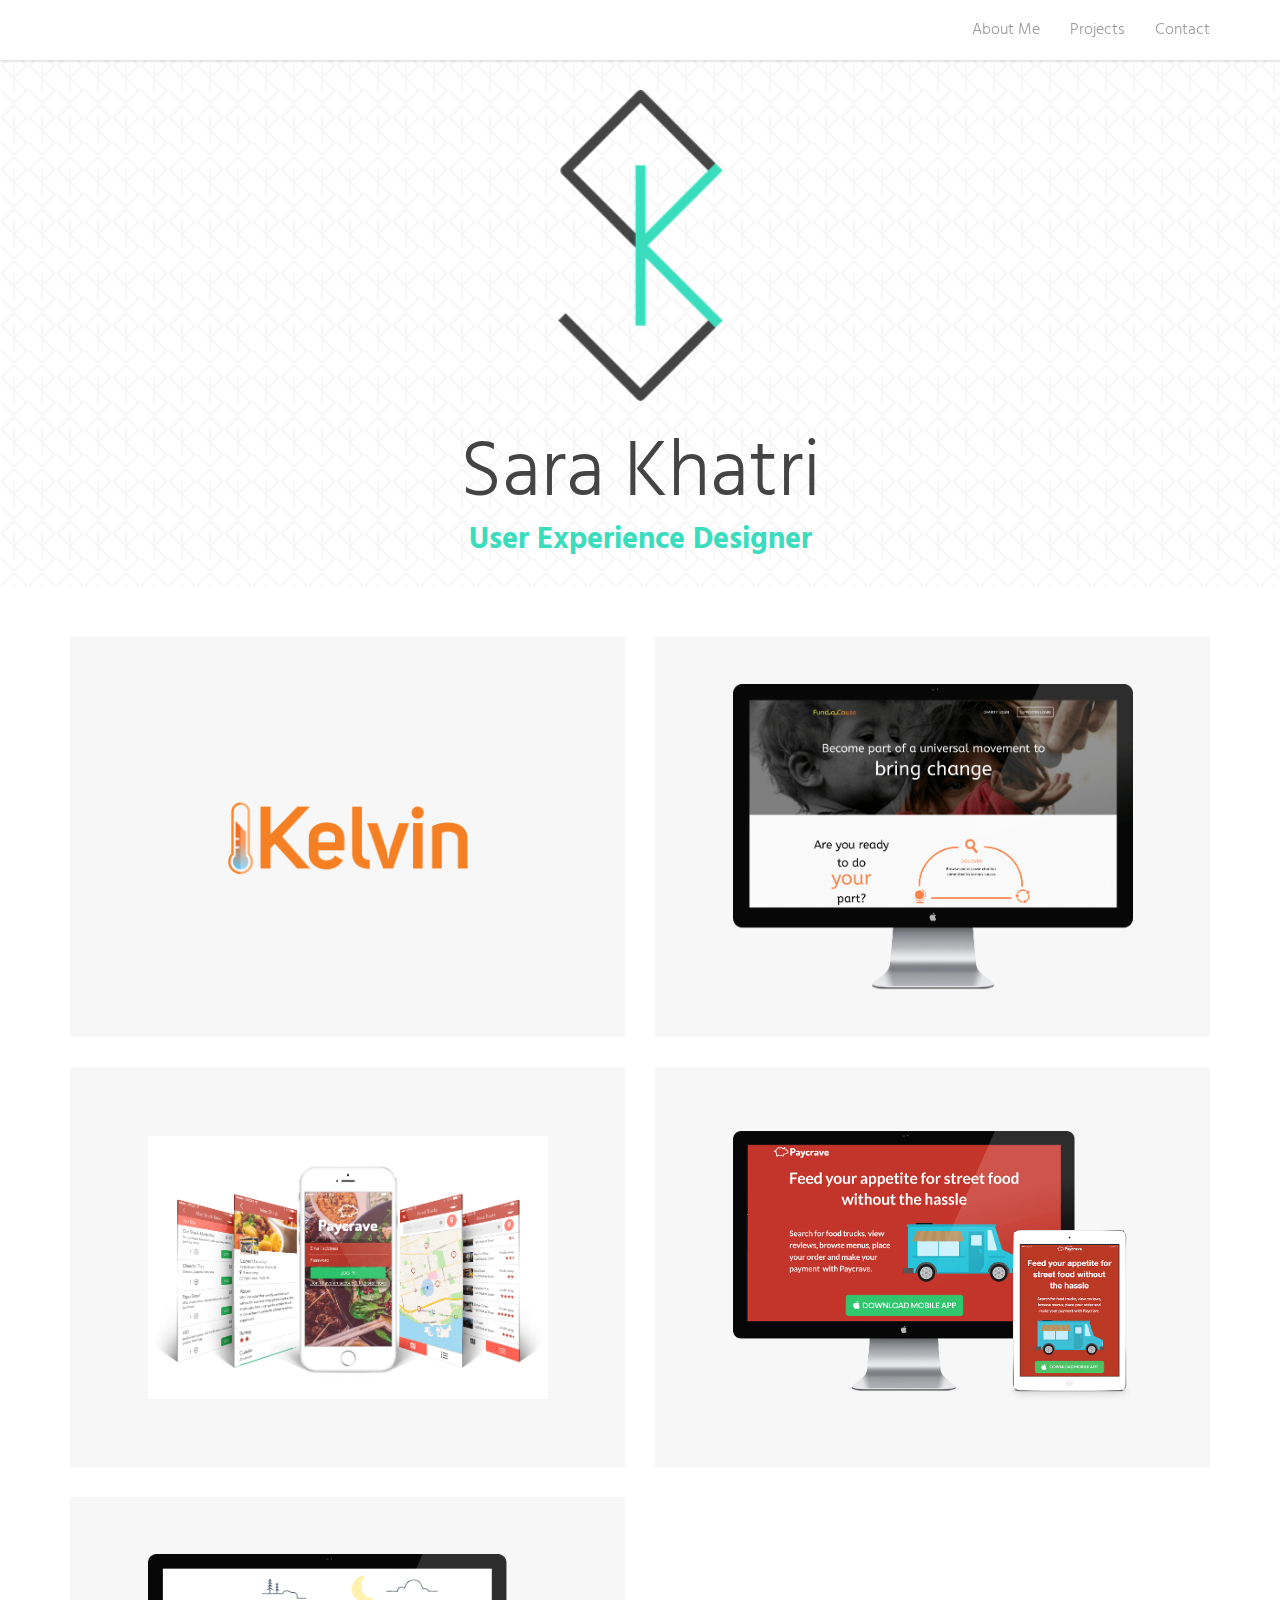
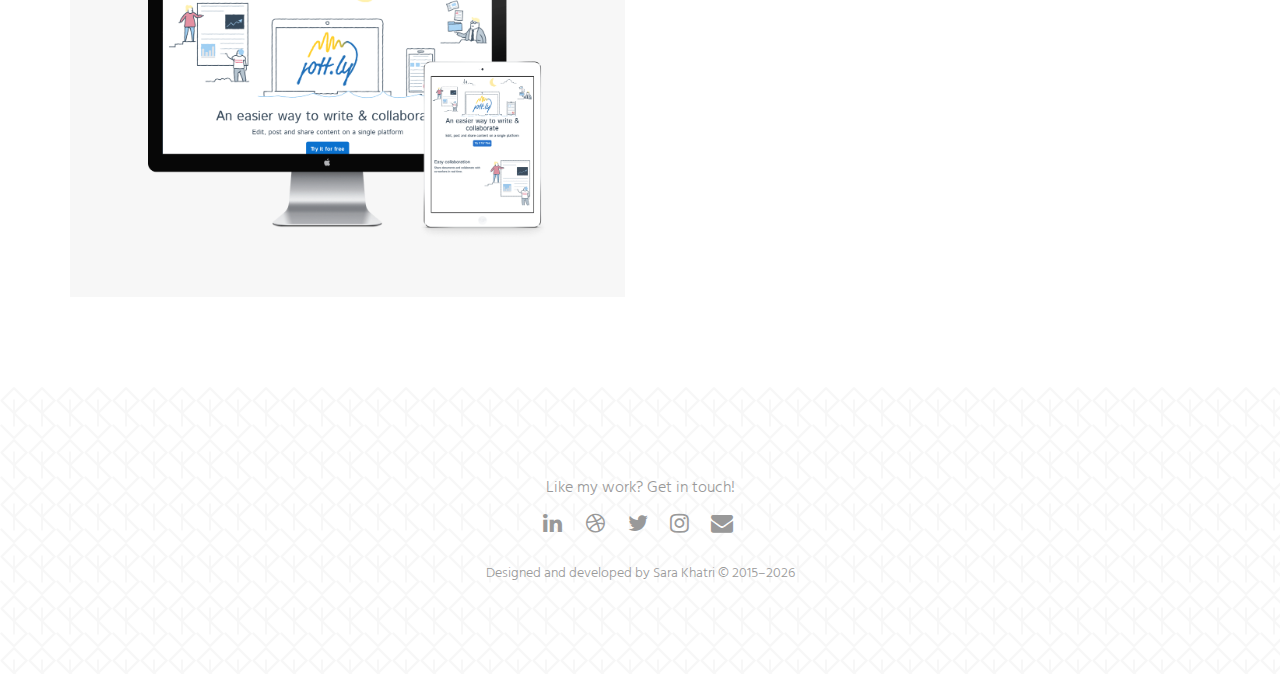
==== index.html @ c683ab8e "Update" ====
<!DOCTYPE html>
<html lang="en">

<head>

    <meta charset="utf-8">
    <meta http-equiv="X-UA-Compatible" content="IE=edge">
    <meta name="viewport" content="width=device-width, initial-scale=1">
    <meta name="description" content="Sara Khatri's Portfolio">
    <meta name="author" content="Sara Khatri">
    <meta name="keywords" content="mobile design project, web design project, web design, mobile design, UX design, UI design, mobile designer portfolio, web designer portfolio, UX designer portfolio, visual design, branding and identity, product design, UX design, UI design">

    <title>Sara Khatri | UX Designer</title>

    <!-- Bootstrap Core CSS - Uses Bootswatch Flatly Theme: http://bootswatch.com/flatly/ -->
    <link href="css/bootstrap.min.css" rel="stylesheet">

    <!-- Custom CSS -->
    <link href="css/styles.css" rel="stylesheet">

    <!-- Portfolio Icon
   –––––––––––––––––––––––––––––––––––––––––––––––––– -->
   <link rel="shortcut icon" type="image/x-icon" href="img/favicon.ico">

    <!-- Custom Fonts -->
    <link href="font-awesome/css/font-awesome.min.css" rel="stylesheet" type="text/css">

    <link href='https://fonts.googleapis.com/css?family=Hind:400,300,500,600,700' rel='stylesheet' type='text/css'>

    <!-- HTML5 Shim and Respond.js IE8 support of HTML5 elements and media queries -->
    <!-- WARNING: Respond.js doesn't work if you view the page via file:// -->
    <!--[if lt IE 9]>
        <script src="https://oss.maxcdn.com/libs/html5shiv/3.7.0/html5shiv.js"></script>
        <script src="https://oss.maxcdn.com/libs/respond.js/1.4.2/respond.min.js"></script>
    <![endif]-->

</head>

<body id="page-top">
    <header>
        <!-- Navigation -->
        <nav class="navbar navbar-default navbar-fixed-top">
            <div class="container">
                <div class="navbar-header">
                    <a class="navbar-brand" id ="nav-logo-animate" href="#"><img class="img-responsive"src="img/Logo.png" alt="logo">
                    </a>
                </div>
           
                <ul class="nav navbar-nav navbar-right">
                    <li class="homepage">
                        <a href="about.html">About Me</a>
                    </li>
                    <li class="homepage">
                        <a href="#projects">Projects</a>
                    </li>
                    <li class="homepage">
                        <a href="#contact">Contact</a>
                    </li>
                </ul>
            </div>
            <!-- /.container -->
        </nav>

        <div class="container">
            <div class="row">
                <div class="col-xs-4 col-xs-offset-4 col-sm-2 col-sm-offset-5">
                    <img class="img-responsive logo-main"src="img/Logo-big.png">
                </div>
            </div>
            <div class="text-center">
                <h1>Sara Khatri</h1>
                <h2 class="main">User Experience Designer</h2>
            </div>
        </div>

    </header>

 <section id="projects">
    <div class="container text-center">
        <div class="row">
            <div class="col-md-6 portfolio-item">
            <a class="project-link" href="kelvin.html">
                    <div class="caption">
                        <div class="caption-content">
                            <h4>Kelvin</h4>
                            <p>Identity Design, UX/UI Design, Design Implementation</p>
                            <button class="read-more">Read More</button>
                        </div>
                    </div>
             <div class="table">
                <div class="table-cell">        
                    <img class="img-responsive center-block" src="img/Kelvin.png" alt="About Office">
                </div>
            </div>
            </a>
            </div>

            <div class="col-md-6 portfolio-item">
                <a class="project-link" href="fund-a-cause.html">
                    <div class="caption">
                        <div class="caption-content">
                            <h4>Fund a Cause</h4>
                            <p>Identity Design, UX/UI Design</p>
                            <button class="read-more">Read More</button>
                        </div>
                    </div>
                <div class="table">
                <div class="table-cell">   
                    <img class="img-responsive center-block project-cover" src="img/FC.png" alt="Fund a Cause">
                </div>
                </div>
            </a>
            </div>
        </div>

        <div class="row">
        <div class="col-md-6 portfolio-item">
            <a class="project-link" href="paycrave.html">
                    <div class="caption">
                        <div class="caption-content">
                            <h4>Paycrave</h4>
                            <p>iOS UX/UI Design</p>
                            <button class="read-more">Read More</button>
                        </div>
                    </div>
            <div class="table">
                <div class="table-cell">        
                    <img class="img-responsive center-block project-cover" src="img/Paycrave.png" alt="Paycrave">
                </div>
            </div>
            </a>
        </div>
        <div class="col-md-6 portfolio-item">
            <a class="project-link" href="paycrave-showcase.html">
                    <div class="caption">
                        <div class="caption-content">
                            <h4>Paycrave Showcase</h4>
                            <p>UX/UI Design, Responsive Website Design & Development</p>
                            <button class="read-more">Read More</button>
                        </div>
                    </div>
            <div class="table">
                <div class="table-cell">
                    <img class="img-responsive center-block project-cover" src="img/PaycraveShowcase-RWD-intro.png" alt="Paycrave Showcase">
                </div>
            </div>
            </a>
        </div>
    </div>

    <div class="row">
        <div class="col-md-6 portfolio-item">
                <a class="project-link" href="jott.ly.html">
                    <div class="caption">
                        <div class="caption-content">
                            <h4>Jott.ly</h4>
                            <p>Identity Design, UX/UI Design, Responsive Website Design & Development</p>
                            <button class="read-more">Read More</button>
                        </div>
                    </div>
                <div class="table">
                <div class="table-cell">
                    <img class="img-responsive center-block project-cover" src="img/Jott.ly.png" alt="Jott.ly">
                </div>
                </div>
                </a> 
            </div>
    </div>
    
    </div>

 </section>

 <section id="contact">
    <div class="container text-center">
        <p class="cta">Like my work? Get in touch!</p>

        <ul class="list-inline">
            <li>
                <a href="https://www.linkedin.com/in/sarakhatri" class="btn-social btn-outline" target="_blank"><i class="fa fa-fw fa-linkedin"></i></a>
            </li>
            <li>
                <a href="https://dribbble.com/sarakhatri" class="btn-social btn-outline" target="_blank"><i class="fa fa-fw fa-dribbble"></i></a>
            </li>
            <li>
                <a href="https://twitter.com/thesarakhatri" class="btn-social btn-outline" target="_blank"><i class="fa fa-fw fa-twitter"></i></a>
            </li>
            <li>
                <a href="https://instagram.com/thesarakhatri" class="btn-social btn-outline" target="_blank"><i class="fa fa-fw fa-instagram"></i></a>
            </li>
            <li>
                <a href="mailto:sara.khatri@outlook.com" class="btn-social btn-outline" target="_blank"><i class="fa fa-fw fa-envelope"></i></a>
            </li>
        </ul>

        <p class="footer">Designed and developed by Sara Khatri &copy; 2015<script>new Date().getFullYear()>2015&&document.write("&ndash;"+new Date().getFullYear());
            </script>
        </p>
    </div>
 </section>

<!-- jQuery (necessary for Bootstrap's JavaScript plugins) -->
    <script src="https://ajax.googleapis.com/ajax/libs/jquery/1.11.3/jquery.min.js">
    </script>

    <!-- Bootstrap Core JavaScript -->
    <script src="js/bootstrap.min.js"></script>

    <!-- Homepage Animation Effect -->
    <script>
     $(document).ready(function() {
        $(window).scroll(function() {
            if ($(this).scrollTop() < 100) {
                $('#nav-logo-animate').css({
                opacity          : 0,
            WebkitTransition : 'opacity 1s ease-in-out',
            MozTransition    : 'opacity 1s ease-in-out',
            MsTransition     : 'opacity 1s ease-in-out',
            OTransition      : 'opacity 1s ease-in-out',
            transition       : 'opacity 1s ease-in-out'
            })
            } 
            else {
                $('#nav-logo-animate').css({
            opacity          : 1,
            })
            }
        });
    });

    $(document).ready(function() {
        $(window).scroll(function() {
            if ($(this).scrollTop() > 100) {
                $('.logo-main').css({
                opacity          : 0,
            WebkitTransition : 'opacity 1s ease-in-out',
            MozTransition    : 'opacity 1s ease-in-out',
            MsTransition     : 'opacity 1s ease-in-out',
            OTransition      : 'opacity 1s ease-in-out',
            transition       : 'opacity 1s ease-in-out'
            })
            } 
            else {
                $('.logo-main').css({
            opacity          : 1,
            })
            }
        });
    });
    </script>

    <!-- Google Analytics -->
    <script>
        (function(i,s,o,g,r,a,m){i['GoogleAnalyticsObject']=r;i[r]=i[r]||function(){
        (i[r].q=i[r].q||[]).push(arguments)},i[r].l=1*new Date();a=s.createElement(o),
        m=s.getElementsByTagName(o)[0];a.async=1;a.src=g;m.parentNode.insertBefore(a,m)
        })(window,document,'script','//www.google-analytics.com/analytics.js','ga');

        ga('create', 'UA-70942438-1', 'auto');
        ga('send', 'pageview');
    </script>

</body>

</html>
---- css/styles.css ----
/******* Global Styles: Mobile First *******/

.navbar-default .navbar-nav>li>a:hover {
  color: #39DCBC;
}

.navbar-default .navbar-nav>li>a {
  color: #999999;
  -webkit-transition: all .5s ease-in-out;
       -moz-transition: all .5s ease-in-out;
         -o-transition: all .5s ease-in-out;
            transition: all .5s ease-in-out;
}

body {
  padding-top: 65px;
}

/* Override Bootstrap float for center alignment */ 
.center-block {
  float: none;
}

/* Fonts */

*, h1, h2, h3, h4, p {
  font-family: Hind;
}

h1 {
  color: #444444;
  margin-top: 35px;
  margin-bottom: 5px;
  font-size: 40px;
  font-weight: 300;
}

h2.main {
  color: #39DCBC; /* #91ECCF too light? */
  font-size: 25px;
  margin-top: 0;
  margin-bottom: 30px;
  font-weight: 700;
}

h2 {
  font-size: 30px;
  margin-top: 35px;
  font-weight: 300;
  color: #444444;

}

h3 {
  font-size: 22px;
  margin-top: 0;
  font-weight: 500;
  color: #39DCBC;
}

h4 {
  font-size: 18px;
  font-weight: 400;
  color: #444444;
}

ol li, .nav>li, p {
  font-family: Hind;
  font-weight: 300; 
  font-size: 16px;
  color: #444444;
}

ol li {
  text-align: left;
  line-height: 2; 
}

p.footer, p.cta {
  color: #999999; 
}

p.footer {
  font-size: 14px;
  margin-bottom: 0;
}

p a {
  color: #39DCBC;
  font-weight: 500;
}

/* Images */
.img-responsive {
  width: 100%;
  max-width: none;
}

/** Contact Section **/
#contact {
  padding-top: 60px;
  padding-bottom: 60px;
  background-image: url("../img/pattern_bg.png");
  background-repeat: repeat;
}

.contact-project {
  margin-top: 24.5px;
}

/* Social Media Icons */
.btn-social {
  display: inline-block;
  text-align: center;
  font-size: 22px;
}    

.btn-outline {
  font-size: 22px;
  color: #999999;
  background: 0 0;
  -webkit-transition: all .5s ease-in-out;
       -moz-transition: all .5s ease-in-out;
         -o-transition: all .5s ease-in-out;
            transition: all .5s ease-in-out;
}

.btn-outline:hover {
  color: #39DCBC;
}

/* Spacing Around Social Media */
#contact ul {
  margin-top: 10px;
  margin-bottom: 22px;
}

/******* Navigation Bars *******/

nav {
  box-shadow: 0px 1px 2px 1px rgba(0,0,0,.1);
}

#nav-logo-animate {
 opacity: 0;
}

/** Homepage Nav **/
.navbar-default, #contact {
  background-color: #ffffff;
}

.navbar-header {
  display: inline-block;
}

.navbar-nav>li.homepage, .navbar-nav {
  float: left;
}

.navbar-nav.navbar-right:last-child {
  margin-right: -15px;
}

.navbar-right {
  float: right;
}

.navbar-brand {
  padding-top: 11.5px;
  padding-bottom: 11.5px;
}

.navbar-default .navbar-nav > li > a {
  color: #999999;
}

/** Project Nav **/
.nav.nav-center {
  display: inline-block;
  left: 0;
  right: 0;
  margin: 0;
  float: none;
}

#project-nav ul {
  display: inline-block;
  margin-top: 0;
}

#project-nav .navbar-nav {
  float: none!important;
}

.nav.nav-center li,.nav.nav-center li  a{
  display:inline;
  float:none;
}

.navbar li i {
  font-size: 20px;
  color: #999999;
  -webkit-transition: all .5s ease-in-out;
       -moz-transition: all .5s ease-in-out;
         -o-transition: all .5s ease-in-out;
            transition: all .5s ease-in-out;
}

.navbar li i:hover {
  color: #39DCBC;
}

.nav>li.next-project>a {
  margin-top: -8px;
  padding: 16px 0px;
}

/* iPhone 5 small project nav */
.nav-center{
  line-height: 2.4;
}

.navbar-inner {
  text-align: center;
  padding: 10px 0; /* remove this .navbar-inner style later */
}


/* Highlight Arrow Background */
/*.nav>li.next-project>a:hover {
  background-color: #39DCBC;
  -webkit-transition: all .5s ease-in-out;
       -moz-transition: all .5s ease-in-out;
         -o-transition: all .5s ease-in-out;
            transition: all .5s ease-in-out;
}*/ 

/******* Homepage *******/

/** Header Section **/
img.logo-main {
  margin-top: 90px;
}

header {
  background-image: url("../img/pattern_bg.png");
  background-repeat: repeat;
  margin-top: -60px;
}

/** Projects Section **/

/* spacing around section */
#projects {
  padding-top: 40px;
  padding-bottom: 30px;
}

/* Project Box */
.portfolio-item {
  right: 0;
  margin-bottom: 30px;
}

/* make whole box a link, don't exceed orignal image size. (Removed as of 2016 redesign.) */
.project-link {
  display: block;
  position: relative;
  margin: 0 auto;
  /*max-width: 485px;*/
  background-color: #F7F7F7;
  height: 400px; 
}

img.project-cover {
  max-width: 400px;
}

.table {
  width: 100%;
  height: 100%;
  display: table;
}

.table-cell {
  width: 100%;
  height: 100%;
  display: table-cell;
  vertical-align: middle;
}

/* Project Hover Elements */
.caption {
  display: table;
  position: absolute;
  width: 100%;
  height: 100%;
  opacity: 1;
  background: rgba(68,68,68,.9);
  -webkit-transition: all .5s ease-in-out;
       -moz-transition: all .5s ease-in-out;
         -o-transition: all .5s ease-in-out;
            transition: all .5s ease-in-out;
}

.caption-content {
    display: table-cell;
    height: 100%;
    width: 100%;
    vertical-align: middle;
    /*margin-top: -12px;*/
    text-align: center;
}

.caption-content h4 {
  color: #fff;
  font-weight: 300;
  font-size: 30px;
}

.caption-content p {
  color: #39DCBC;
  font-weight: 500;
}

/* Button */
button {
  border: 3px solid #39DCBC;
  padding: 5px 10px;
  border-radius: 4px;
  background-color: #FFFFFF;
  font-size: 18px;
  color: #39DCBC;
  font-weight: 400;
  -webkit-transition: all .5s ease-in-out;
     -moz-transition: all .5s ease-in-out;
       -o-transition: all .5s ease-in-out;
          transition: all .5s ease-in-out;
}

button:hover {
  color: #FFFFFF;
  background-color: #39DCBC;
}

button.read-more {
  border: 1px solid #FFFFFF;
  background-color: transparent;
  color: #FFFFFF;
  font-weight: 300;
  font-size: 16px;
}

button.read-more:hover {
  background-color: #FFFFFF;
  color: #39DCBC;
}

/******* About Page *******/

.portrait {
  margin-top: 90px;
  margin-bottom: 30px;
}

h2.about {
  color: #39DCBC;
  font-weight: 500;
  text-align: left;
}

p.about {
  margin-top: 20px;
}

.list-item {
  font-weight: 700;
}

/******* Project Pages *******/

p.about, p.case-study {
  text-align: left;
  line-height: 2;
}

h4.case-study {
  margin-top: 30px;
  margin-bottom: 15px;
  text-align: left;
}

img.project-intro {
  margin-top: 15px;
  margin-bottom: 10px;
}

img.project-work {
  margin-bottom: 10.5px;
}

img.bg {
  background: #F7F7F7;
  padding: 20px 20px;
}

img.border {
  border: 1px solid #CCCCCC;
}

@media (min-width: 480px) {

/* Remove iPhone 5 small project nav styles*/
.nav>li.next-project>a {
  margin-top: 0px;
  padding: 15px 14px;
}

.nav-center{
  line-height: 4;
}

.navbar-inner {
  padding: 0 0; 
}

.navbar li i {
  font-size: 30px;
}

}

@media (min-width: 768px) {

body {
  padding-top: 60px;
} 

img.project-intro {
  margin-top: 20px;
}

img.project-work {
  margin-top: 10px;
  margin-bottom: 20.5px;
}

img.bg {
  padding: 20px 50px;
}

h1 {
  font-size: 80px;
  margin-top: 20px;
}

h2.main {
  font-size: 30px;
}

.nav>li.next-project>a {
  padding: 16px 12px;
}

}

@media (min-width: 992px) {

.caption {
  opacity: 0;
}

.caption:hover {
  opacity: 1;
}

#contact {
  padding-top: 90px;
  padding-bottom: 90px;
}

#projects {
  padding-top: 50px;
  padding-bottom: 60px;
}

h1 {
  margin-top: 100px;
}

}

@media (min-width: 1200px) {

h1 {
  margin-top: 30px;
}

h2 {
  font-size: 45px;
  margin-top: 60px;
}

h3 {
  font-size: 28px;
}

h4 {
  font-size: 22px;
}

button {
  font-size: 22px;
}

.contact-project {
  margin-top: 60.5px;
}

#design-process {
  margin: 30px 0;
}

}
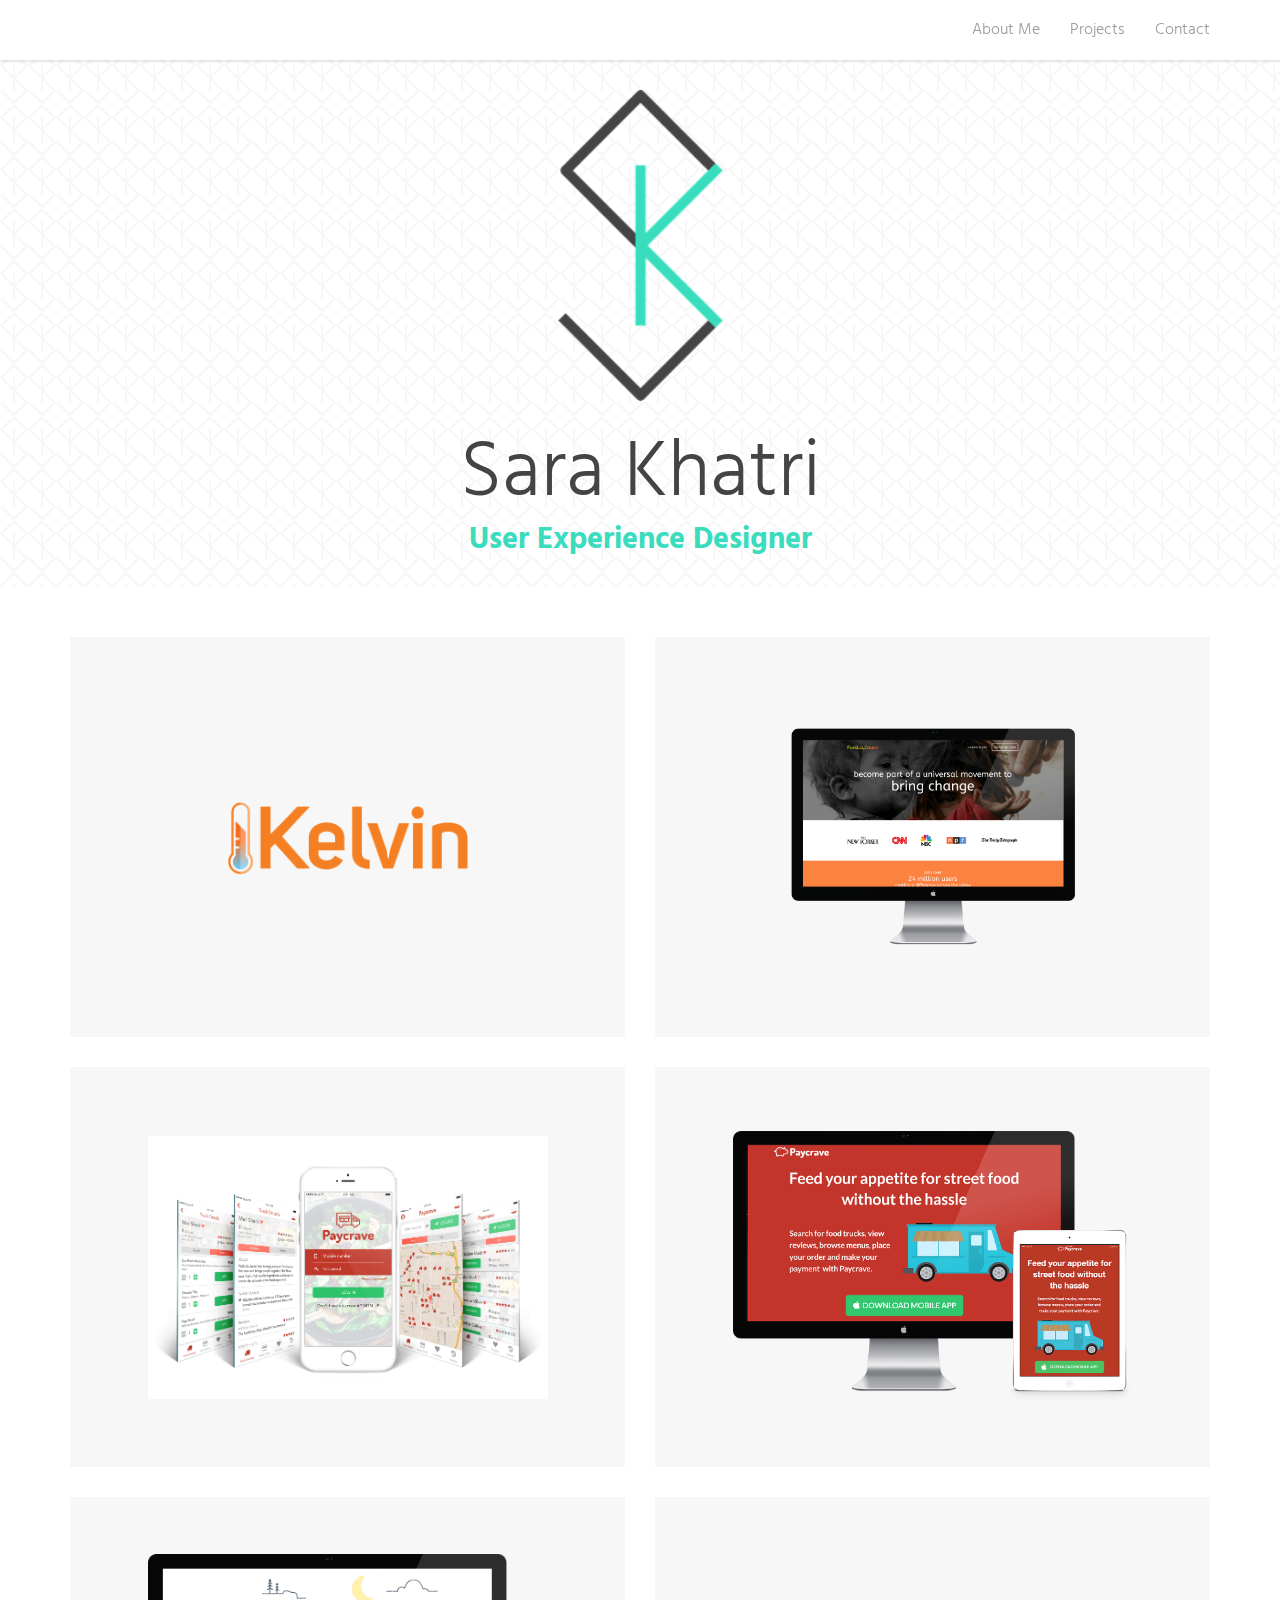
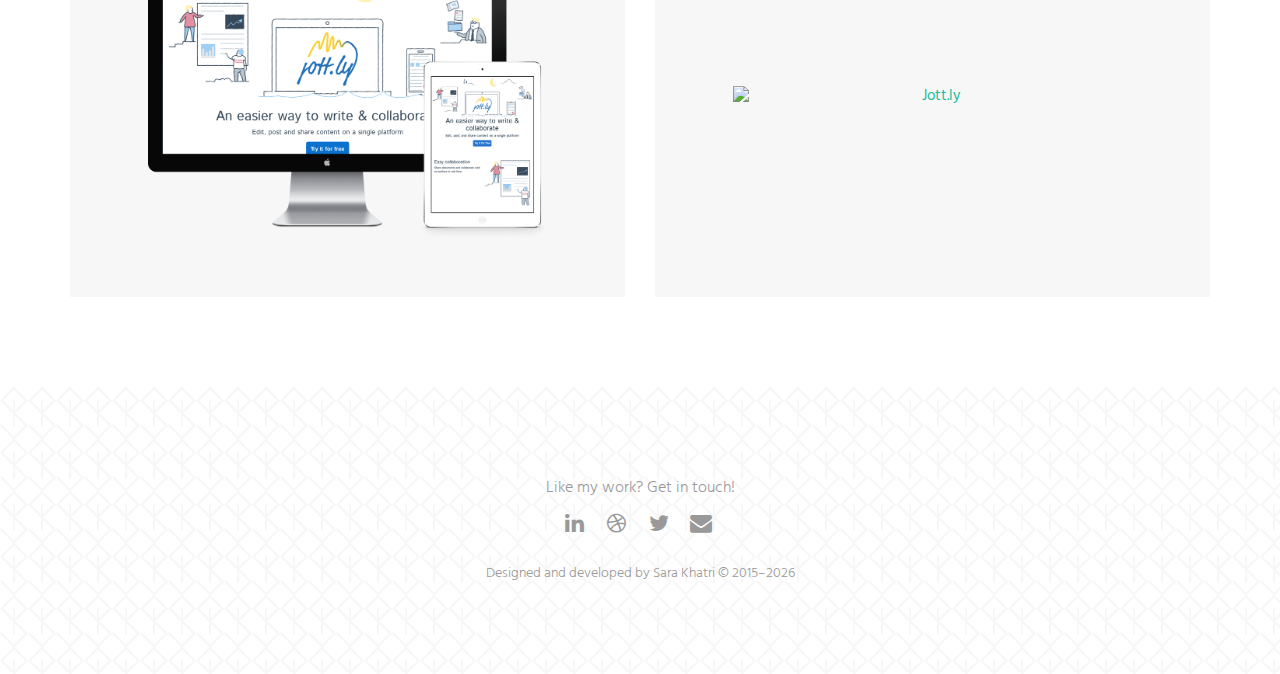
==== commit 22ec652c: "contact update" ====
--- a/index.html
+++ b/index.html
@@ -165,6 +165,22 @@
                 </div>
                 </a> 
             </div>
+            <div class="col-md-6 portfolio-item">
+                <a class="project-link" href="resizer.html">
+                    <div class="caption">
+                        <div class="caption-content">
+                            <h4>Dribbble Resizer</h4>
+                            <p>UX/UI Design</p>
+                            <button class="read-more">Read More</button>
+                        </div>
+                    </div>
+                <div class="table">
+                <div class="table-cell">
+                    <img class="img-responsive center-block project-cover" src="img/Resizer-Intro.png" alt="Jott.ly">
+                </div>
+                </div>
+                </a> 
+            </div>
     </div>
     
     </div>
@@ -184,9 +200,6 @@
             </li>
             <li>
                 <a href="https://twitter.com/thesarakhatri" class="btn-social btn-outline" target="_blank"><i class="fa fa-fw fa-twitter"></i></a>
-            </li>
-            <li>
-                <a href="https://instagram.com/thesarakhatri" class="btn-social btn-outline" target="_blank"><i class="fa fa-fw fa-instagram"></i></a>
             </li>
             <li>
                 <a href="mailto:sara.khatri@outlook.com" class="btn-social btn-outline" target="_blank"><i class="fa fa-fw fa-envelope"></i></a>
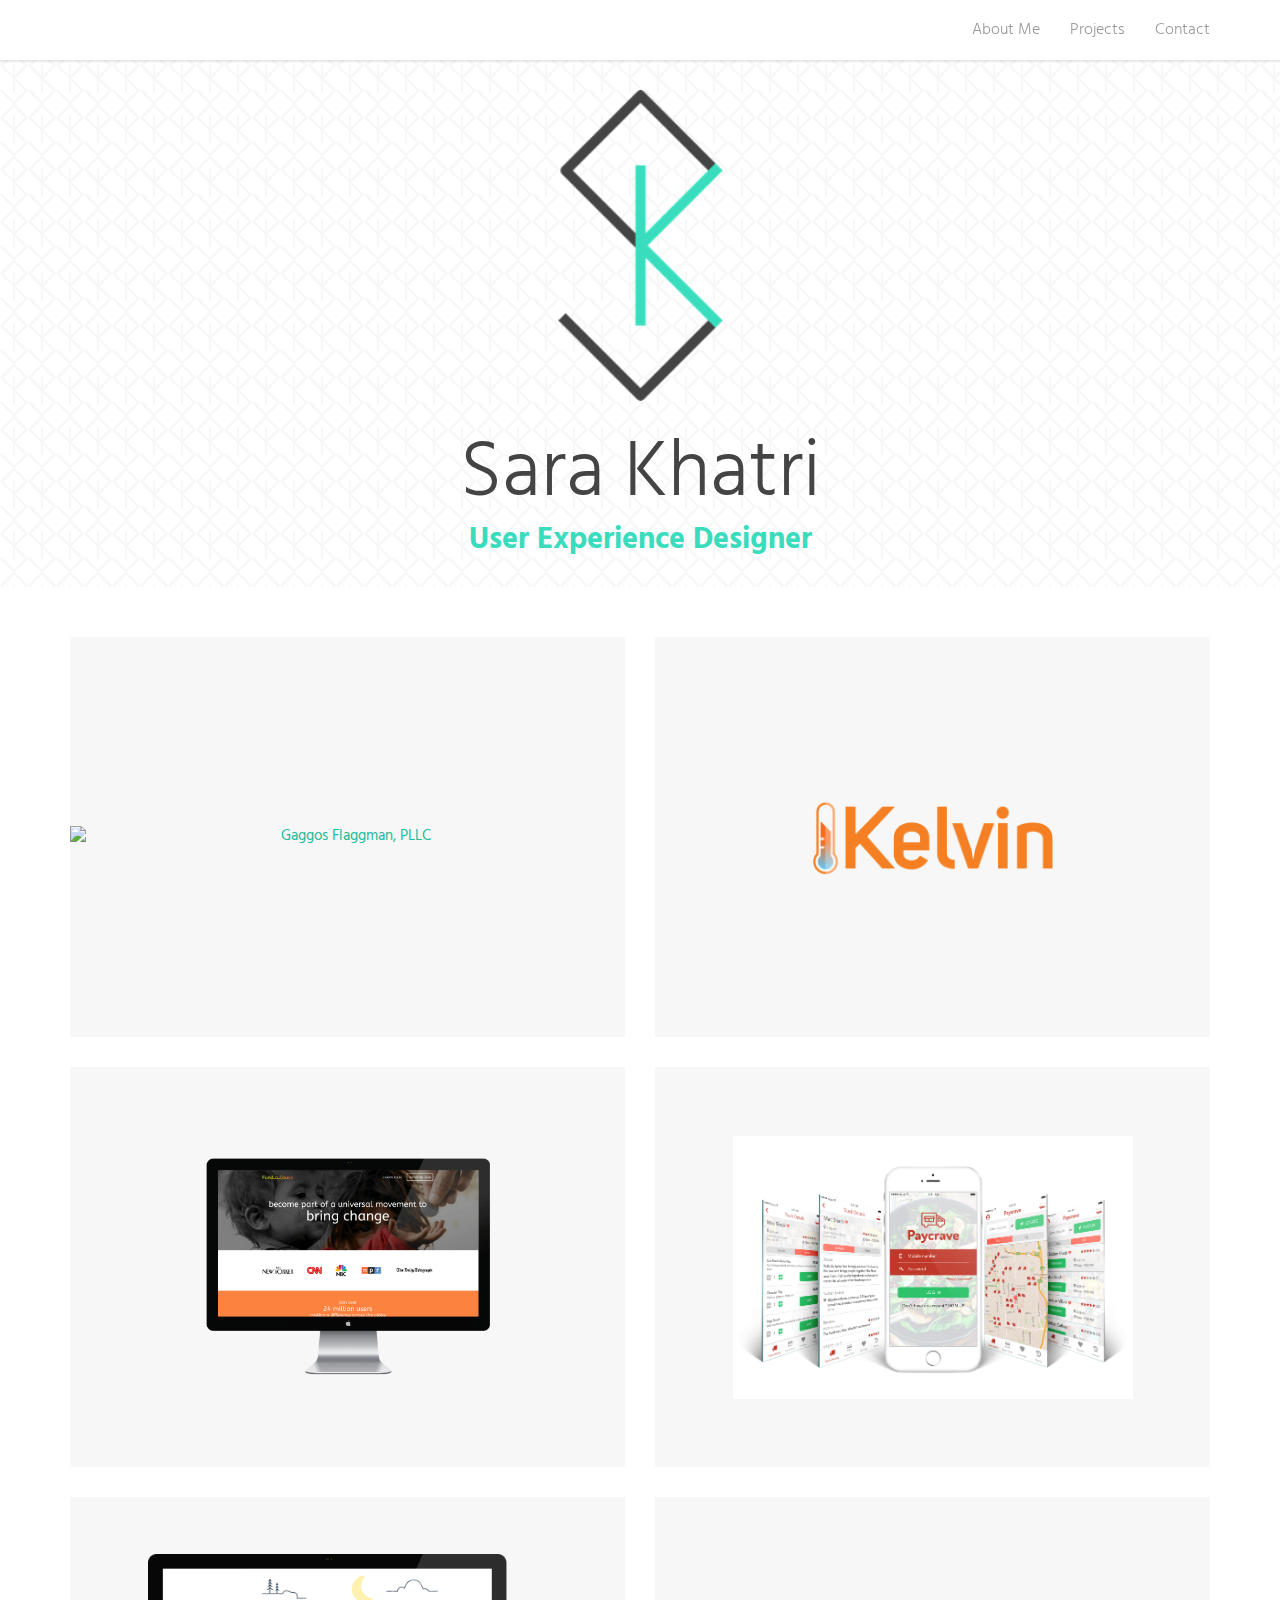
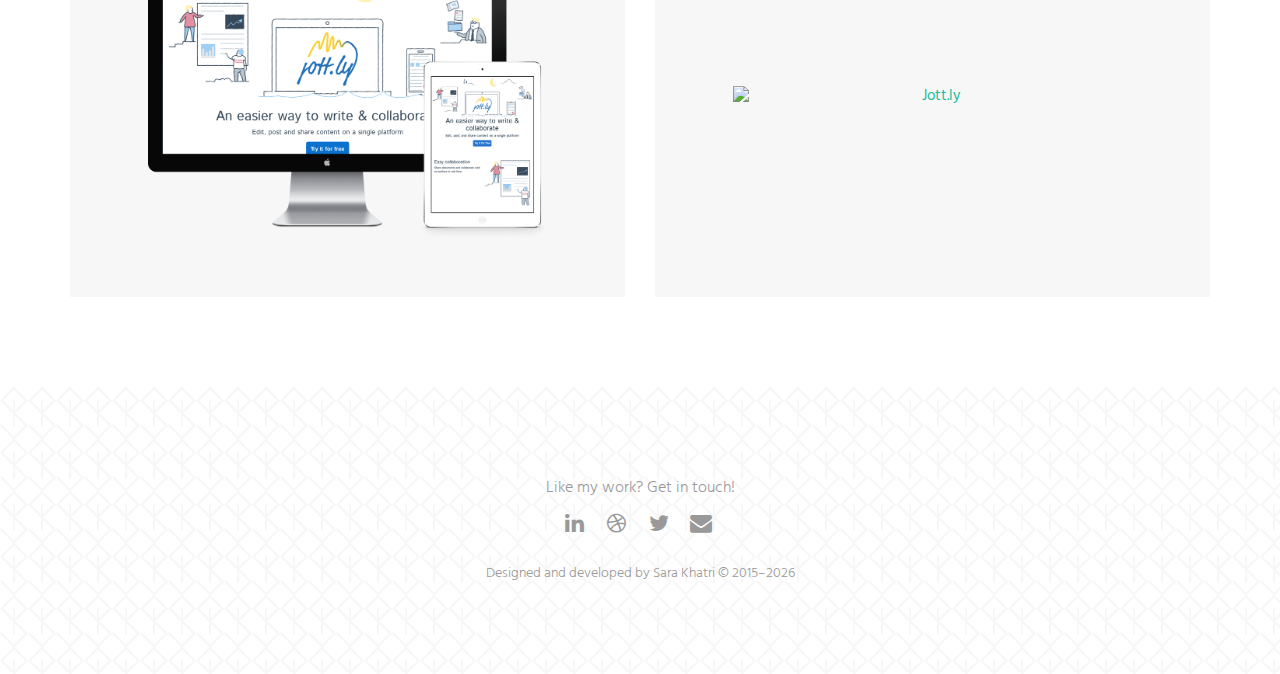
==== commit c16e6d37: "file name correction" ====
--- a/index.html
+++ b/index.html
@@ -79,6 +79,23 @@
     <div class="container text-center">
         <div class="row">
             <div class="col-md-6 portfolio-item">
+            <a class="project-link" href="GLF.html">
+                    <div class="caption">
+                        <div class="caption-content">
+                            <h4>Gaggos Law Firm</h4>
+                            <p>Website Redesign</p>
+                            <button class="read-more">Read More</button>
+                        </div>
+                    </div>
+             <div class="table">
+                <div class="table-cell">        
+                    <img class="img-responsive center-block" src="img/GLF-Intro.png" alt="Gaggos Flaggman, PLLC">
+                </div>
+            </div>
+            </a>
+            </div>
+
+            <div class="col-md-6 portfolio-item">
             <a class="project-link" href="kelvin.html">
                     <div class="caption">
                         <div class="caption-content">
@@ -95,7 +112,10 @@
             </a>
             </div>
 
-            <div class="col-md-6 portfolio-item">
+        </div>
+
+        <div class="row">
+        <div class="col-md-6 portfolio-item">
                 <a class="project-link" href="fund-a-cause.html">
                     <div class="caption">
                         <div class="caption-content">
@@ -111,15 +131,13 @@
                 </div>
             </a>
             </div>
-        </div>
-
-        <div class="row">
+            
         <div class="col-md-6 portfolio-item">
             <a class="project-link" href="paycrave.html">
                     <div class="caption">
                         <div class="caption-content">
                             <h4>Paycrave</h4>
-                            <p>iOS UX/UI Design</p>
+                            <p>iOS UX/UI Design, Responsive Website Design & development</p>
                             <button class="read-more">Read More</button>
                         </div>
                     </div>
@@ -130,22 +148,7 @@
             </div>
             </a>
         </div>
-        <div class="col-md-6 portfolio-item">
-            <a class="project-link" href="paycrave-showcase.html">
-                    <div class="caption">
-                        <div class="caption-content">
-                            <h4>Paycrave Showcase</h4>
-                            <p>UX/UI Design, Responsive Website Design & Development</p>
-                            <button class="read-more">Read More</button>
-                        </div>
-                    </div>
-            <div class="table">
-                <div class="table-cell">
-                    <img class="img-responsive center-block project-cover" src="img/PaycraveShowcase-RWD-intro.png" alt="Paycrave Showcase">
-                </div>
-            </div>
-            </a>
-        </div>
+       
     </div>
 
     <div class="row">
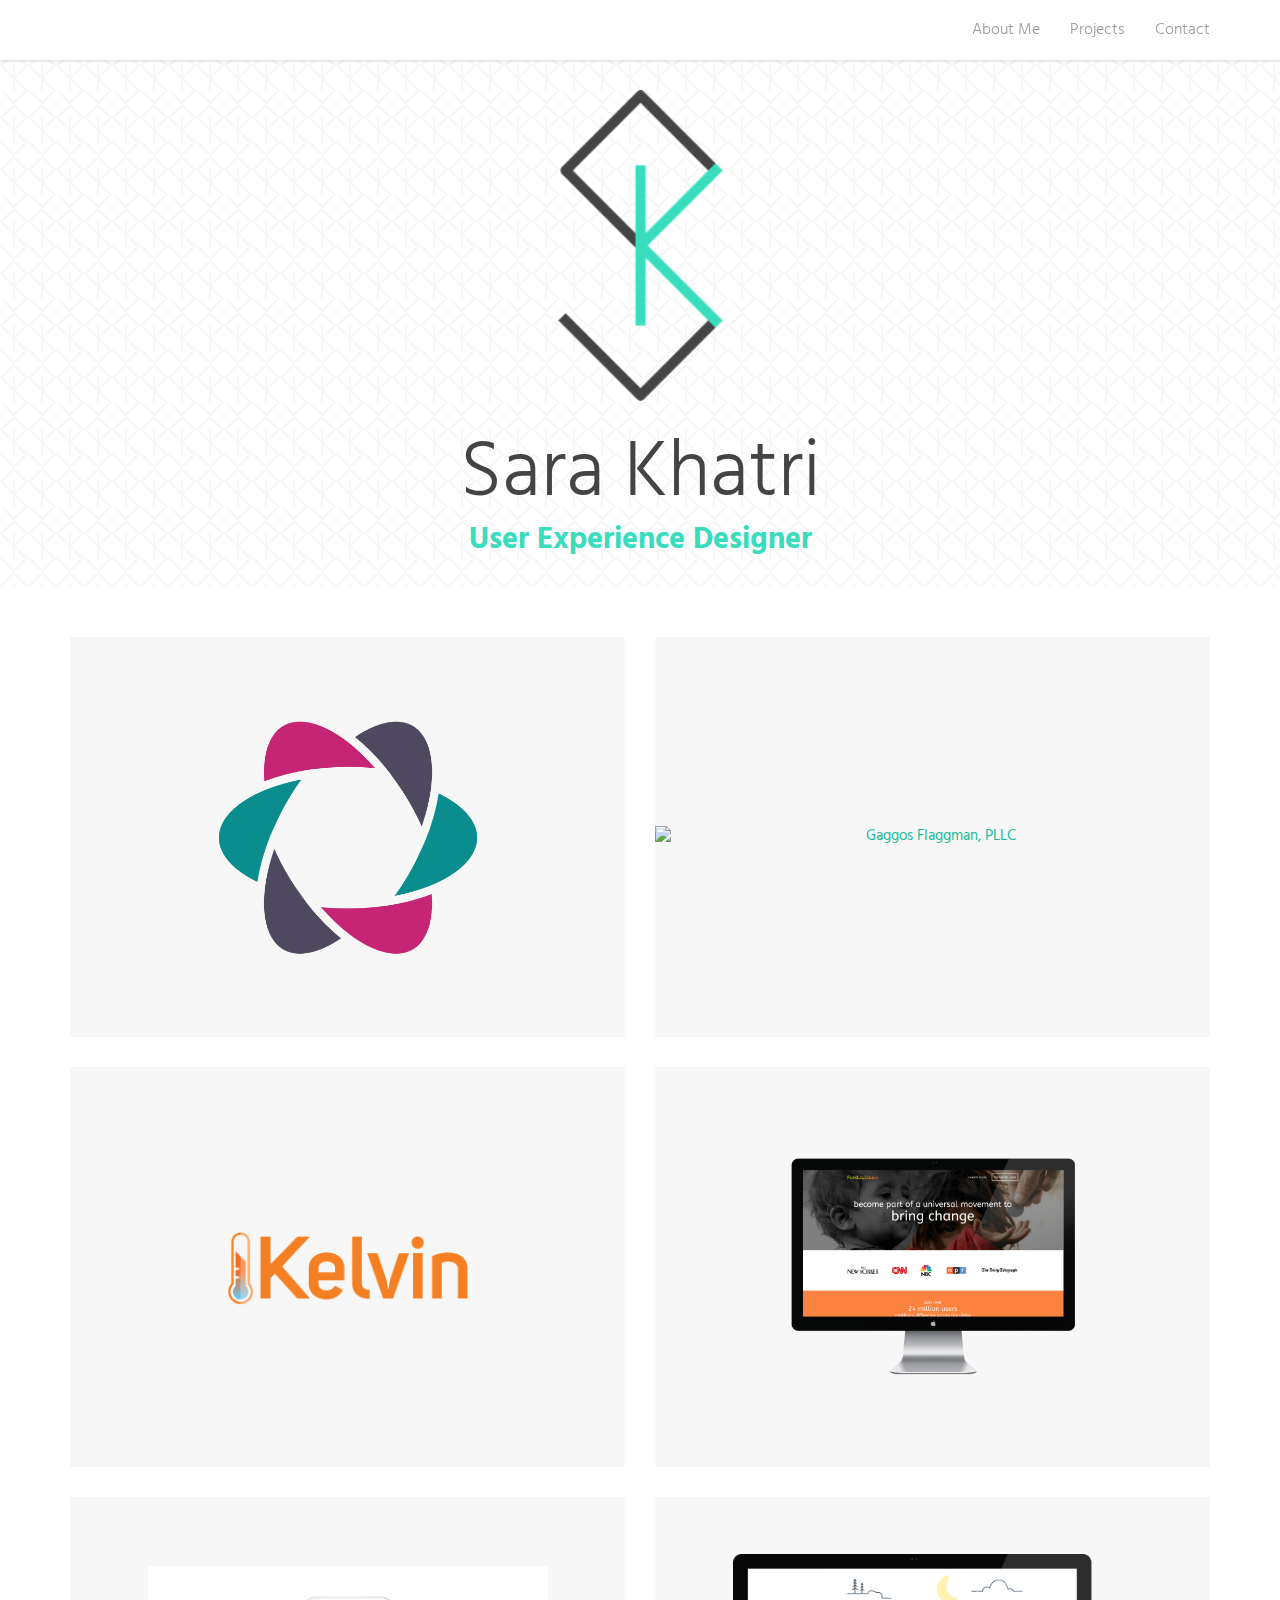
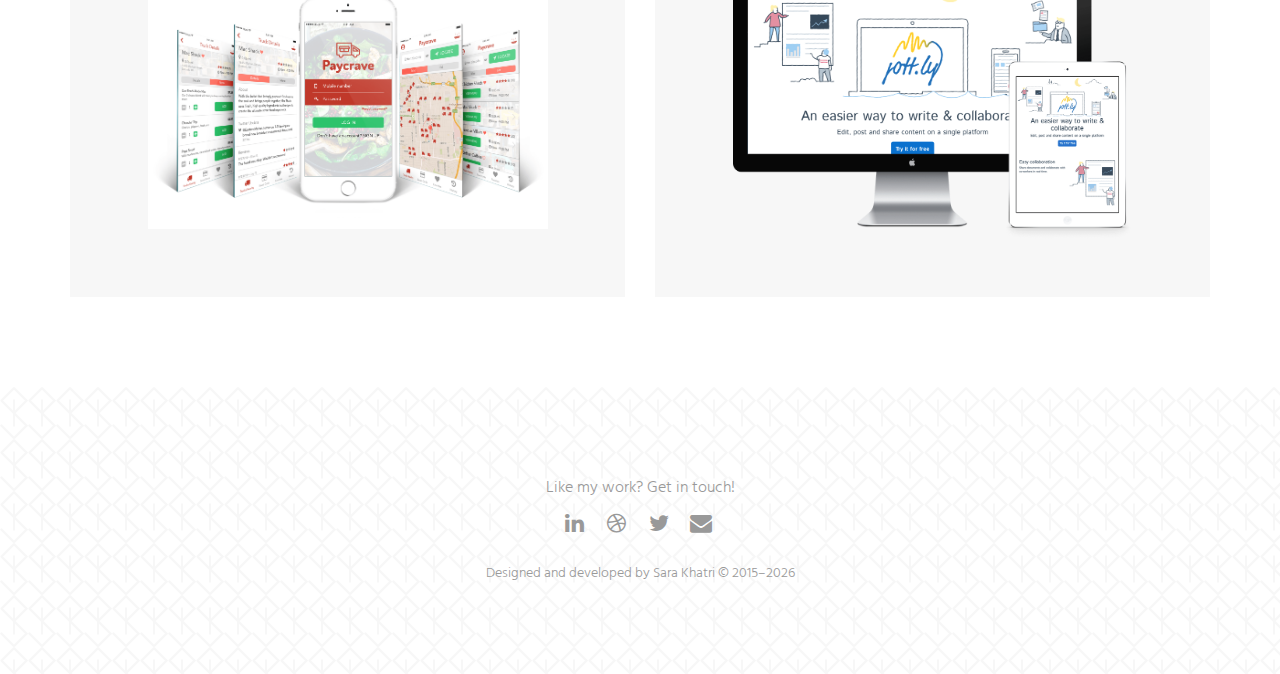
==== commit 01c602a8: "new project" ====
--- a/index.html
+++ b/index.html
@@ -79,7 +79,24 @@
     <div class="container text-center">
         <div class="row">
             <div class="col-md-6 portfolio-item">
-            <a class="project-link" href="GLF.html">
+                <a class="project-link" href="parabol.html">
+                    <div class="caption">
+                        <div class="caption-content">
+                            <h4>Parabol</h4>
+                            <p>Product (UX/UI) Design, User Research, User Testing</p>
+                            <button class="read-more">Read More</button>
+                        </div>
+                    </div>
+             <div class="table">
+                <div class="table-cell">        
+                    <img class="img-responsive center-block project-cover" src="img/parabol.png" alt="Parabol">
+                </div>
+            </div>
+            </a>
+            </div>
+
+            <div class="col-md-6 portfolio-item">
+                <a class="project-link" href="GLF.html">
                     <div class="caption">
                         <div class="caption-content">
                             <h4>Gaggos Law Firm</h4>
@@ -95,8 +112,11 @@
             </a>
             </div>
 
-            <div class="col-md-6 portfolio-item">
-            <a class="project-link" href="kelvin.html">
+        </div>
+
+        <div class="row">
+        <div class="col-md-6 portfolio-item">
+                <a class="project-link" href="kelvin.html">
                     <div class="caption">
                         <div class="caption-content">
                             <h4>Kelvin</h4>
@@ -111,12 +131,9 @@
             </div>
             </a>
             </div>
-
-        </div>
-
-        <div class="row">
-        <div class="col-md-6 portfolio-item">
-                <a class="project-link" href="fund-a-cause.html">
+            
+        <div class="col-md-6 portfolio-item">
+            <a class="project-link" href="fund-a-cause.html">
                     <div class="caption">
                         <div class="caption-content">
                             <h4>Fund a Cause</h4>
@@ -130,14 +147,17 @@
                 </div>
                 </div>
             </a>
-            </div>
-            
-        <div class="col-md-6 portfolio-item">
-            <a class="project-link" href="paycrave.html">
+        </div>
+       
+    </div>
+
+    <div class="row">
+        <div class="col-md-6 portfolio-item">
+           <a class="project-link" href="paycrave.html">
                     <div class="caption">
                         <div class="caption-content">
                             <h4>Paycrave</h4>
-                            <p>iOS UX/UI Design, Responsive Website Design & development</p>
+                            <p>iOS UX/UI Design, Responsive Website Design & Development</p>
                             <button class="read-more">Read More</button>
                         </div>
                     </div>
@@ -146,44 +166,24 @@
                     <img class="img-responsive center-block project-cover" src="img/Paycrave.png" alt="Paycrave">
                 </div>
             </div>
-            </a>
-        </div>
-       
-    </div>
-
-    <div class="row">
-        <div class="col-md-6 portfolio-item">
-                <a class="project-link" href="jott.ly.html">
-                    <div class="caption">
-                        <div class="caption-content">
-                            <h4>Jott.ly</h4>
-                            <p>Identity Design, UX/UI Design, Responsive Website Design & Development</p>
-                            <button class="read-more">Read More</button>
-                        </div>
-                    </div>
-                <div class="table">
-                <div class="table-cell">
-                    <img class="img-responsive center-block project-cover" src="img/Jott.ly.png" alt="Jott.ly">
-                </div>
-                </div>
-                </a> 
-            </div>
-            <div class="col-md-6 portfolio-item">
-                <a class="project-link" href="resizer.html">
-                    <div class="caption">
-                        <div class="caption-content">
-                            <h4>Dribbble Resizer</h4>
-                            <p>UX/UI Design</p>
-                            <button class="read-more">Read More</button>
-                        </div>
-                    </div>
-                <div class="table">
-                <div class="table-cell">
-                    <img class="img-responsive center-block project-cover" src="img/Resizer-Intro.png" alt="Jott.ly">
-                </div>
-                </div>
-                </a> 
-            </div>
+            </a>      
+        </div>
+        <div class="col-md-6 portfolio-item">
+            <a class="project-link" href="jott.ly.html">
+                <div class="caption">
+                    <div class="caption-content">
+                        <h4>Jott.ly</h4>
+                        <p>Identity Design, UX/UI Design, Responsive Website Design & Development</p>
+                        <button class="read-more">Read More</button>
+                    </div>
+                </div>
+            <div class="table">
+            <div class="table-cell">
+                <img class="img-responsive center-block project-cover" src="img/Jott.ly.png" alt="Jott.ly">
+            </div>
+            </div>
+            </a>
+        </div>
     </div>
     
     </div>
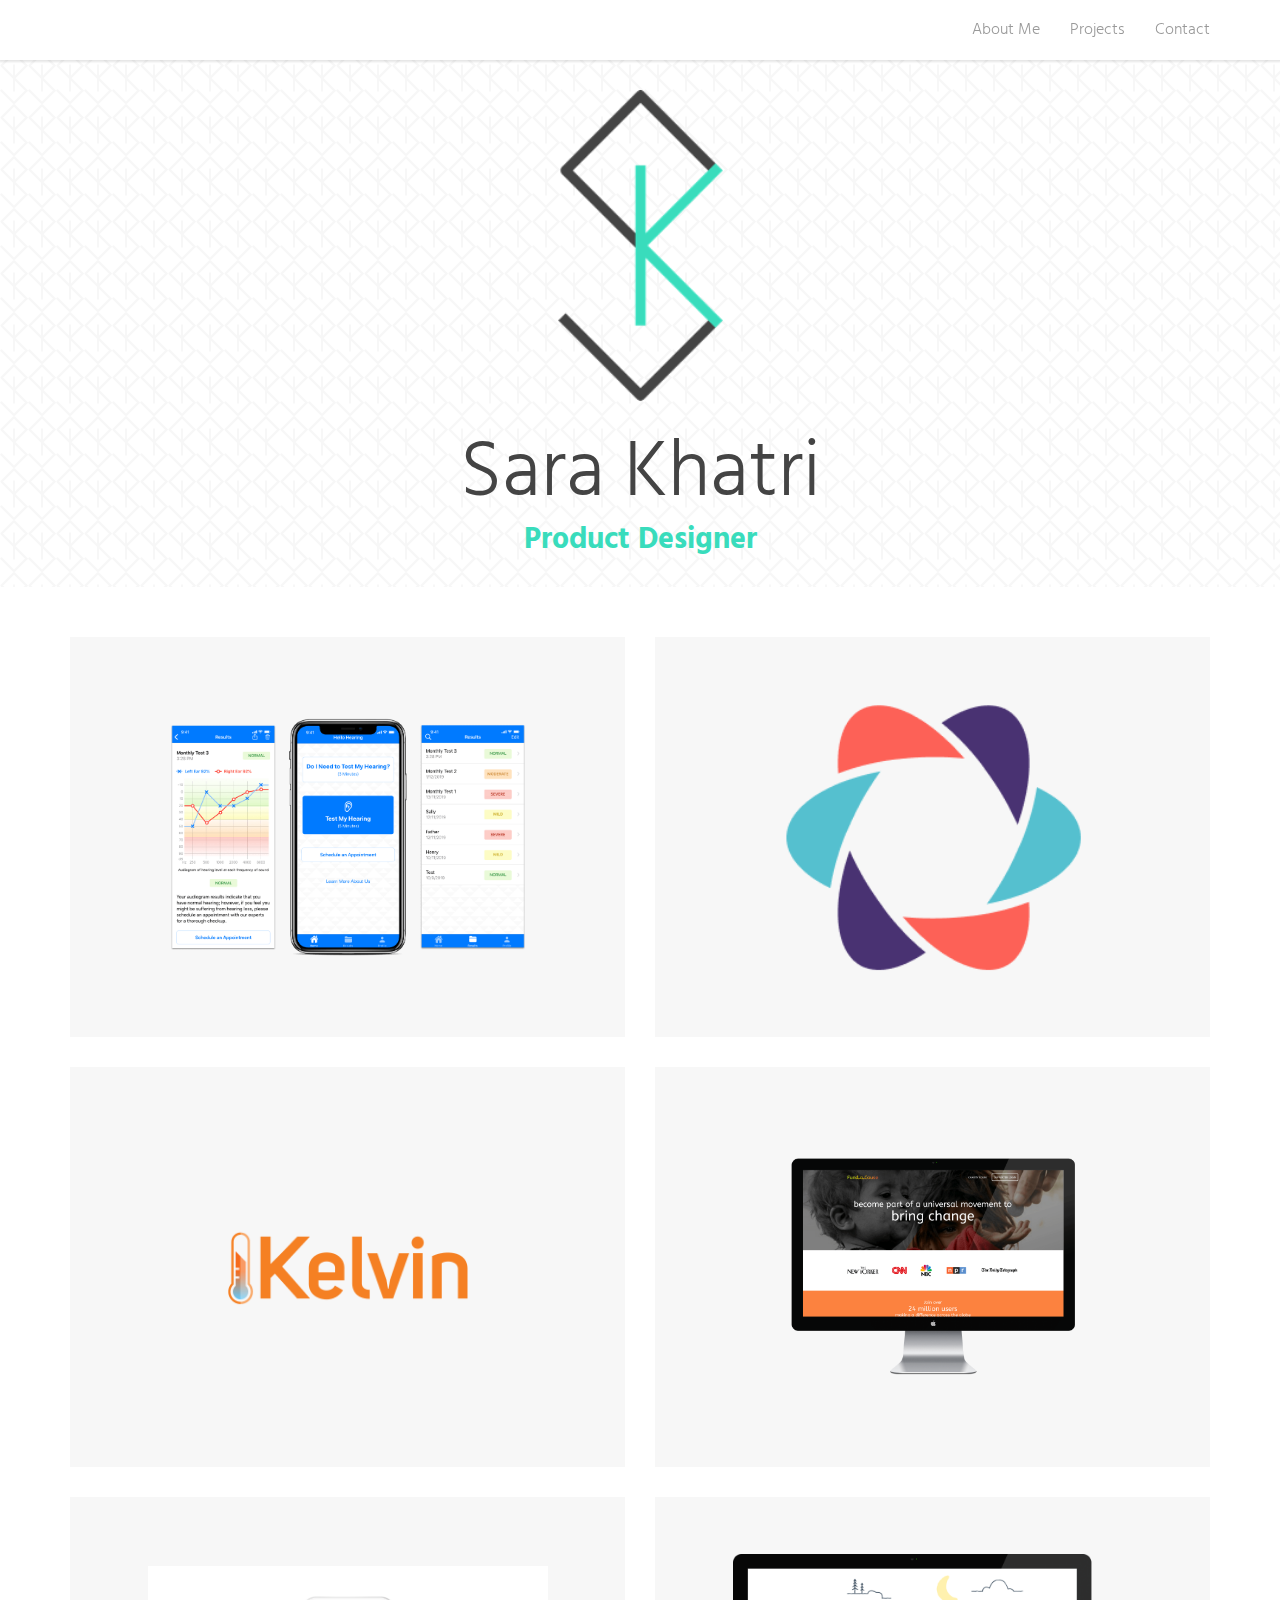
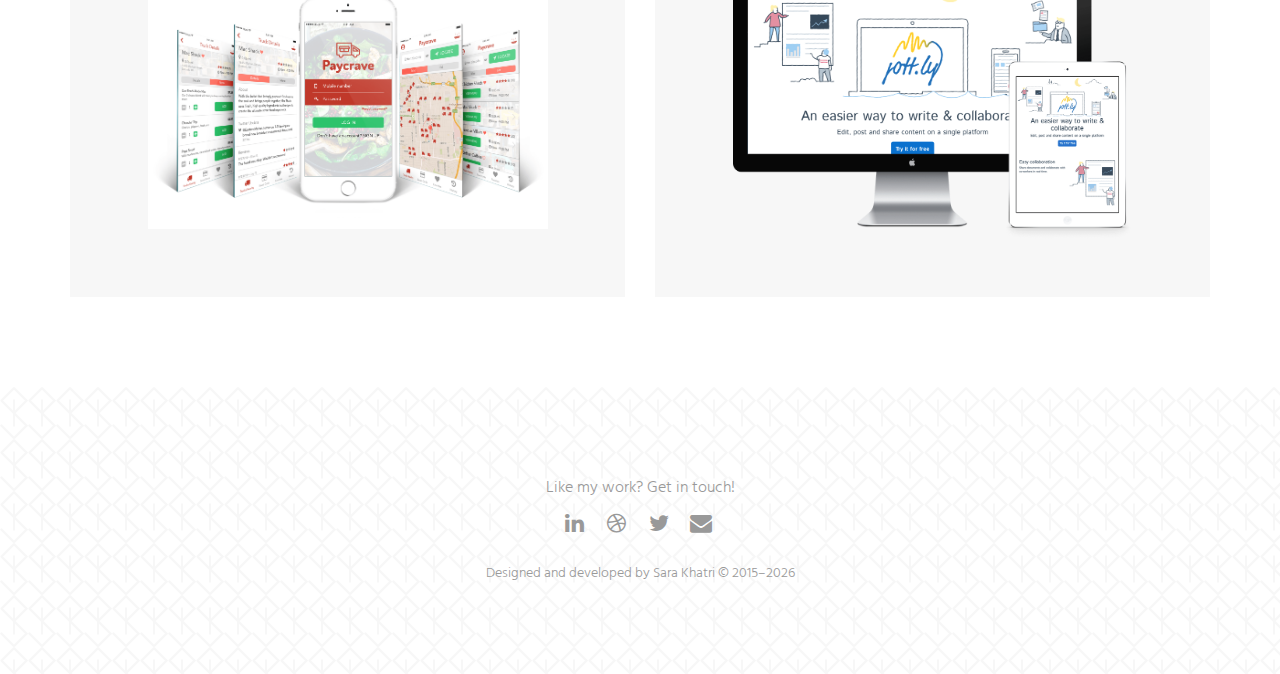
==== commit 3f7b998d: "Update" ====
--- a/index.html
+++ b/index.html
@@ -69,7 +69,7 @@
             </div>
             <div class="text-center">
                 <h1>Sara Khatri</h1>
-                <h2 class="main">User Experience Designer</h2>
+                <h2 class="main">Product Designer</h2>
             </div>
         </div>
 
@@ -79,6 +79,23 @@
     <div class="container text-center">
         <div class="row">
             <div class="col-md-6 portfolio-item">
+                <a class="project-link" href="HelloHearing.html">
+                    <div class="caption">
+                        <div class="caption-content">
+                            <h4>Hello Hearing</h4>
+                            <p>iOS & Android Product Design (Research, UX/UI Design)</p>
+                            <button class="read-more">Read More</button>
+                        </div>
+                    </div>
+             <div class="table">
+                <div class="table-cell">        
+                    <img class="img-responsive center-block project-cover" src="img/HH-PC.png" alt="Hello Hearing">
+                </div>
+            </div>
+            </a>
+            </div>
+
+            <div class="col-md-6 portfolio-item">
                 <a class="project-link" href="parabol.html">
                     <div class="caption">
                         <div class="caption-content">
@@ -95,22 +112,6 @@
             </a>
             </div>
 
-            <div class="col-md-6 portfolio-item">
-                <a class="project-link" href="GLF.html">
-                    <div class="caption">
-                        <div class="caption-content">
-                            <h4>Gaggos Law Firm</h4>
-                            <p>Website Redesign</p>
-                            <button class="read-more">Read More</button>
-                        </div>
-                    </div>
-             <div class="table">
-                <div class="table-cell">        
-                    <img class="img-responsive center-block" src="img/GLF-Intro.png" alt="Gaggos Flaggman, PLLC">
-                </div>
-            </div>
-            </a>
-            </div>
 
         </div>
 
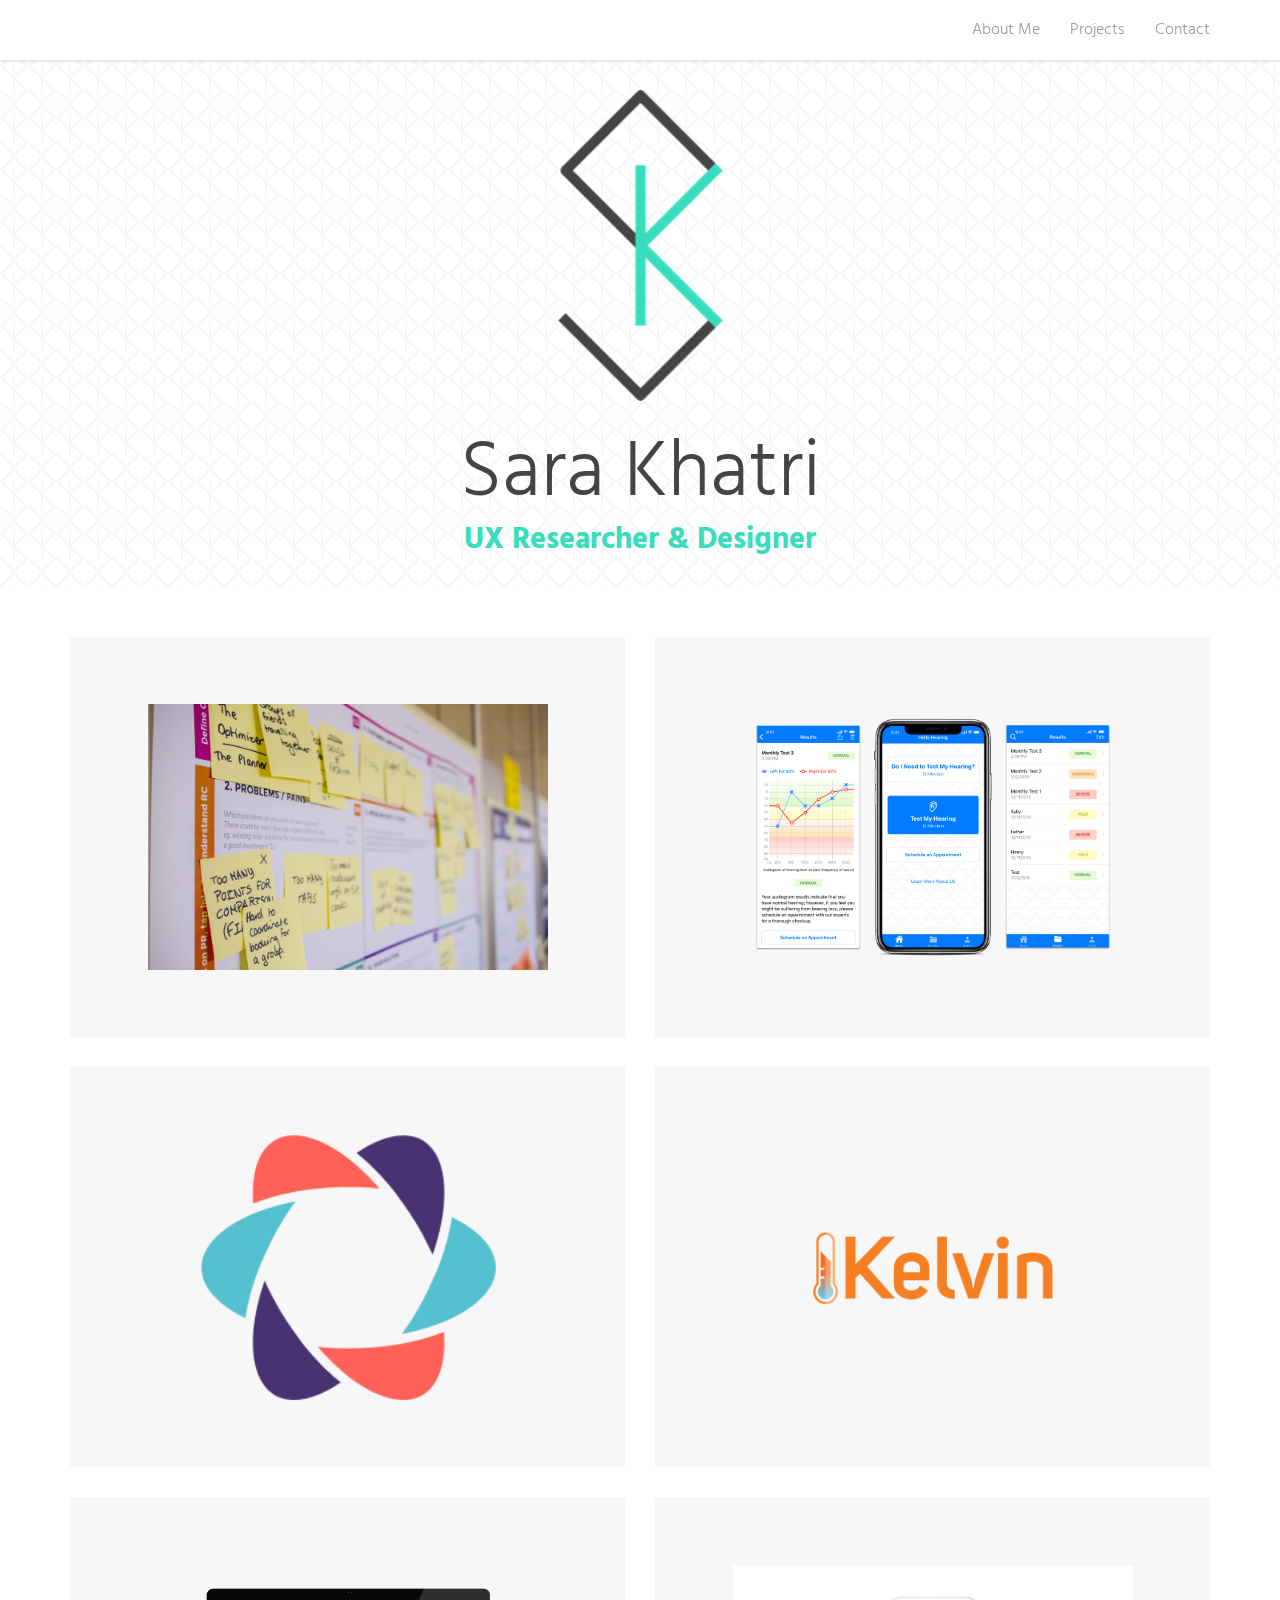
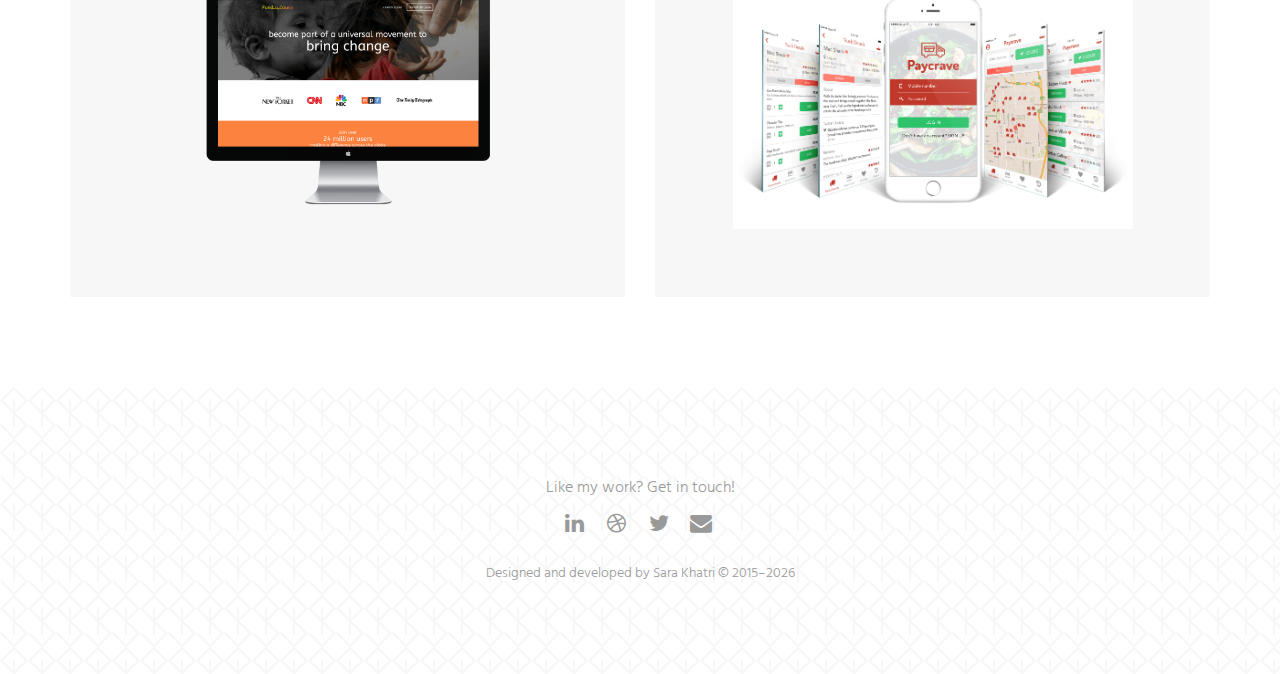
==== commit 5c014395: "UX research case study" ====
--- a/index.html
+++ b/index.html
@@ -10,7 +10,7 @@
     <meta name="author" content="Sara Khatri">
     <meta name="keywords" content="mobile design project, web design project, web design, mobile design, UX design, UI design, mobile designer portfolio, web designer portfolio, UX designer portfolio, visual design, branding and identity, product design, UX design, UI design">
 
-    <title>Sara Khatri | UX Designer</title>
+    <title>Sara Khatri | Product Designer</title>
 
     <!-- Bootstrap Core CSS - Uses Bootswatch Flatly Theme: http://bootswatch.com/flatly/ -->
     <link href="css/bootstrap.min.css" rel="stylesheet">
@@ -69,7 +69,7 @@
             </div>
             <div class="text-center">
                 <h1>Sara Khatri</h1>
-                <h2 class="main">Product Designer</h2>
+                <h2 class="main">UX Researcher & Designer</h2>
             </div>
         </div>
 
@@ -79,7 +79,24 @@
     <div class="container text-center">
         <div class="row">
             <div class="col-md-6 portfolio-item">
-                <a class="project-link" href="HelloHearing.html">
+                <a class="project-link" href="cua.html">
+                    <div class="caption">
+                        <div class="caption-content">
+                            <h4>Competitive Usability Assessment</h4>
+                            <p>UX Research</p>
+                            <button class="read-more">Read More</button>
+                        </div>
+                    </div>
+             <div class="table">
+                <div class="table-cell">        
+                    <img class="img-responsive center-block project-cover" src="img/CUA.jpeg" alt="Competitive Usability Assessment">
+                </div>
+            </div>
+            </a>
+            </div>
+
+            <div class="col-md-6 portfolio-item">
+                <a class="project-link" href="hellohearing.html">
                     <div class="caption">
                         <div class="caption-content">
                             <h4>Hello Hearing</h4>
@@ -95,12 +112,18 @@
             </a>
             </div>
 
+            
+
+
+        </div>
+
+        <div class="row">
             <div class="col-md-6 portfolio-item">
                 <a class="project-link" href="parabol.html">
                     <div class="caption">
                         <div class="caption-content">
                             <h4>Parabol</h4>
-                            <p>Product (UX/UI) Design, User Research, User Testing</p>
+                            <p>Product Design, User Research, User Testing</p>
                             <button class="read-more">Read More</button>
                         </div>
                     </div>
@@ -112,11 +135,7 @@
             </a>
             </div>
 
-
-        </div>
-
-        <div class="row">
-        <div class="col-md-6 portfolio-item">
+            <div class="col-md-6 portfolio-item">
                 <a class="project-link" href="kelvin.html">
                     <div class="caption">
                         <div class="caption-content">
@@ -133,6 +152,11 @@
             </a>
             </div>
             
+        
+       
+    </div>
+
+    <div class="row">
         <div class="col-md-6 portfolio-item">
             <a class="project-link" href="fund-a-cause.html">
                     <div class="caption">
@@ -149,10 +173,7 @@
                 </div>
             </a>
         </div>
-       
-    </div>
-
-    <div class="row">
+
         <div class="col-md-6 portfolio-item">
            <a class="project-link" href="paycrave.html">
                     <div class="caption">
@@ -169,22 +190,7 @@
             </div>
             </a>      
         </div>
-        <div class="col-md-6 portfolio-item">
-            <a class="project-link" href="jott.ly.html">
-                <div class="caption">
-                    <div class="caption-content">
-                        <h4>Jott.ly</h4>
-                        <p>Identity Design, UX/UI Design, Responsive Website Design & Development</p>
-                        <button class="read-more">Read More</button>
-                    </div>
-                </div>
-            <div class="table">
-            <div class="table-cell">
-                <img class="img-responsive center-block project-cover" src="img/Jott.ly.png" alt="Jott.ly">
-            </div>
-            </div>
-            </a>
-        </div>
+
     </div>
     
     </div>
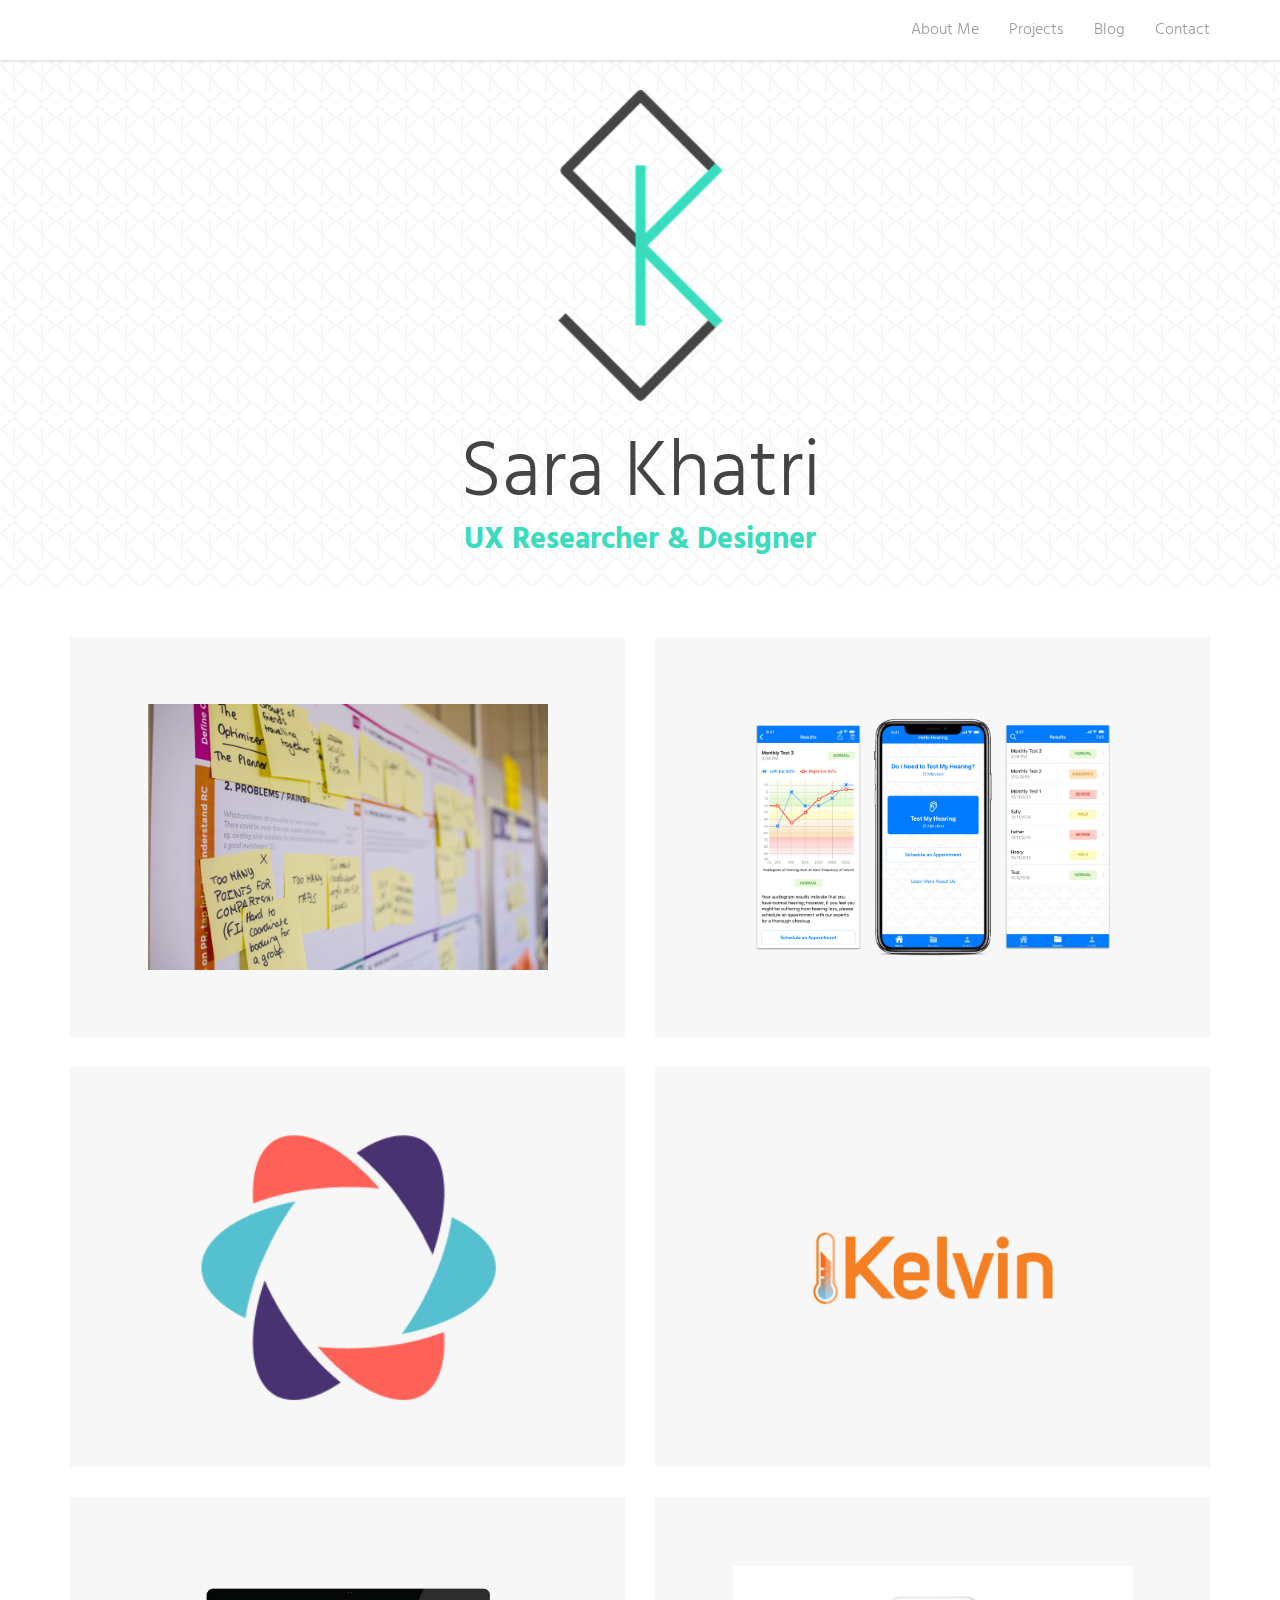
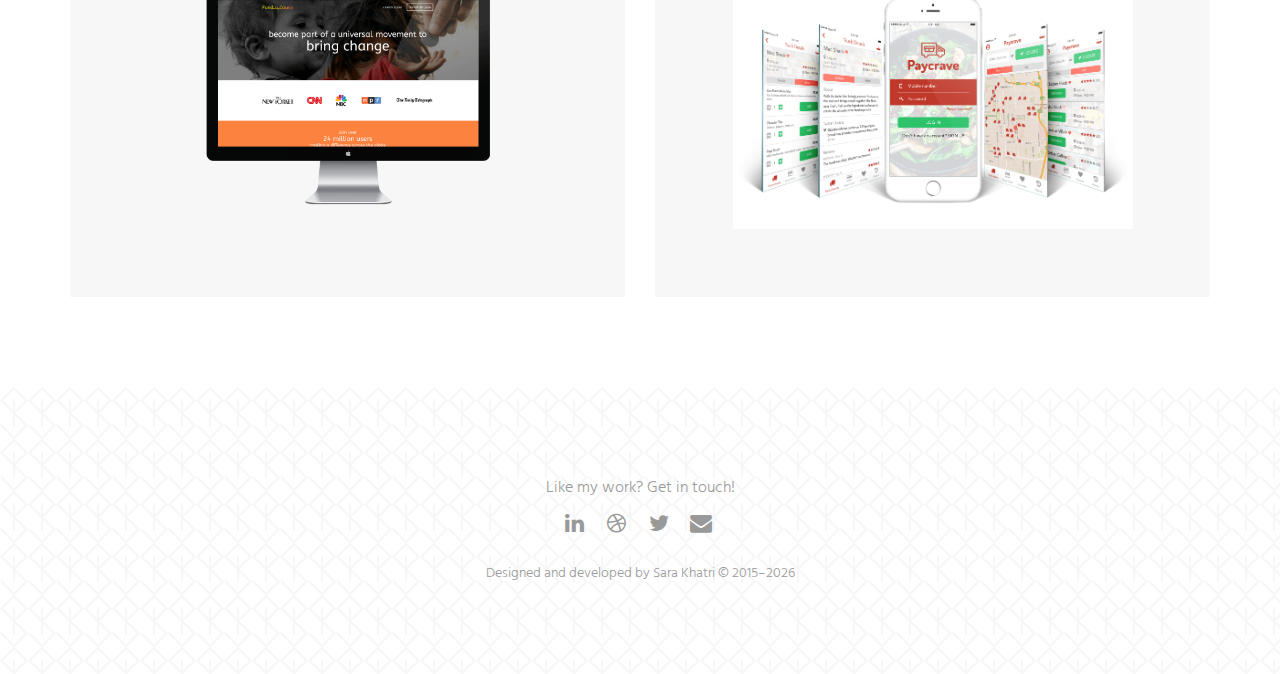
==== commit a80a9dd9: "Blog" ====
--- a/index.html
+++ b/index.html
@@ -52,6 +52,9 @@
                     </li>
                     <li class="homepage">
                         <a href="#projects">Projects</a>
+                    </li>
+                    <li class="homepage">
+                        <a href="https://medium.com/sara-khatri" target="_blank">Blog</a>
                     </li>
                     <li class="homepage">
                         <a href="#contact">Contact</a>
